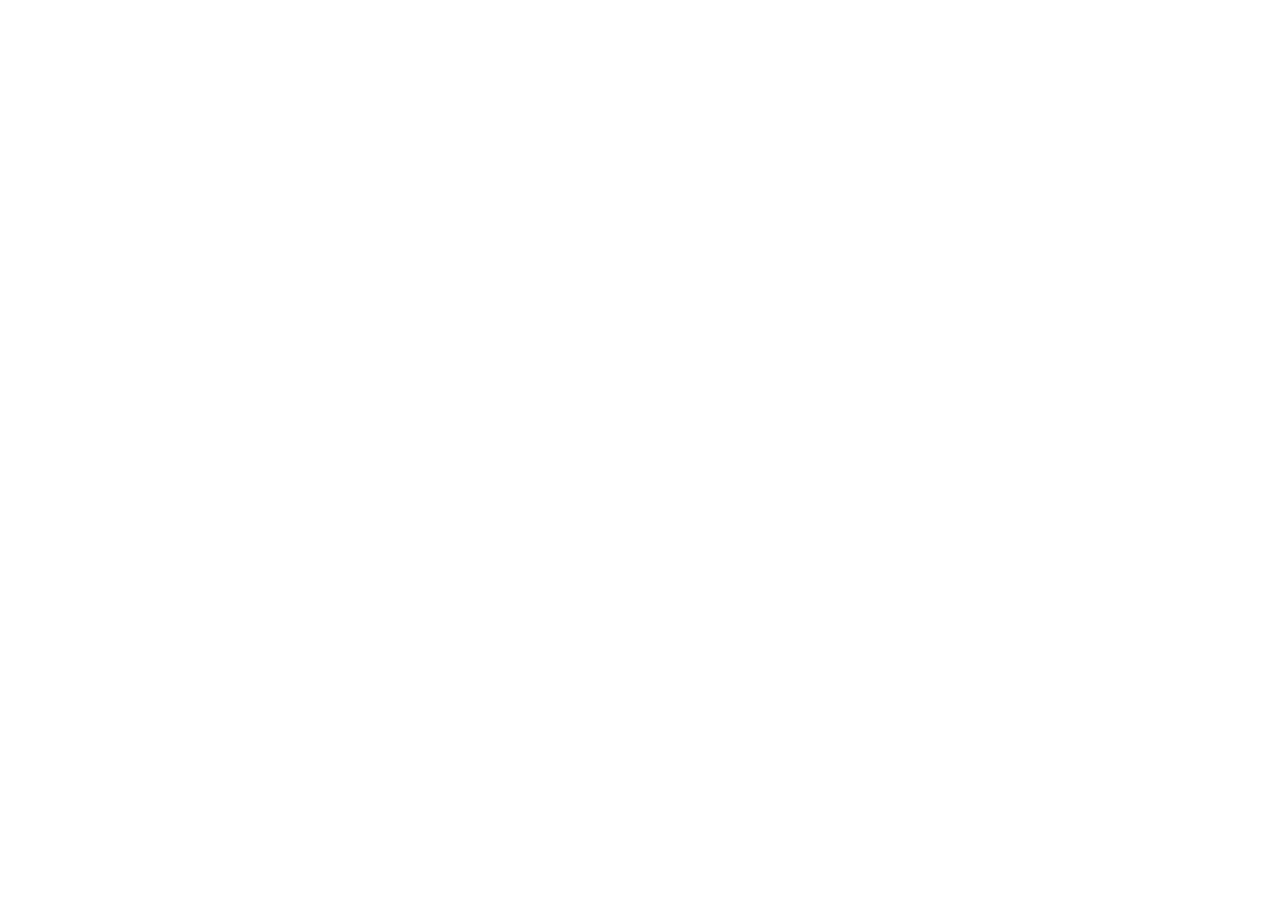
==== imei/index.html @ 64621da3 "Add English IMEI Desk with private Google Sheets backend" ====
<!doctype html>
<html lang="en">
<head>
  <meta charset="utf-8">
  <meta name="viewport" content="width=device-width, initial-scale=1">
  <meta name="robots" content="noindex, nofollow">
  <meta name="referrer" content="no-referrer">
  <title>M2 IMEI Desk</title>
  <style>
    *{box-sizing:border-box}body{margin:0;min-height:100svh;display:grid;place-items:center;padding:24px;background:#f2f5f7;color:#172b3a;font:16px/1.6 system-ui,sans-serif}main{max-width:520px;padding:40px;background:white;border:1px solid #dce5e8;border-radius:22px;box-shadow:0 20px 60px #1738470c}span{font-size:12px;letter-spacing:.15em;font-weight:700;color:#208779}h1{font-size:32px;margin:12px 0}p{color:#63717b}a{display:inline-block;border-radius:10px;background:#12766c;color:white;padding:12px 22px;text-decoration:none;font-weight:650}small{display:block;margin-top:24px;color:#63717b}
  </style>
</head>
<body>
  <main>
    <span>M2 · MOBILE OPERATIONS</span>
    <h1>Opening IMEI Desk…</h1>
    <p>Your workspace is connected to Google Sheets. Sign in with the Google account that owns the desk.</p>
    <a id="open" href="https://script.google.com/macros/s/AKfycbxE9oRHachMw5xfeuAyS7P-EMiG-zTSLo7kx7XHwhzgm1uIPWxPgxhBtSaBozSe-zGo/exec" rel="noreferrer">Open IMEI Desk</a>
    <small>If the desk does not open automatically, use the button above.</small>
  </main>
  <script>location.replace(document.getElementById('open').href);</script>
</body>
</html>
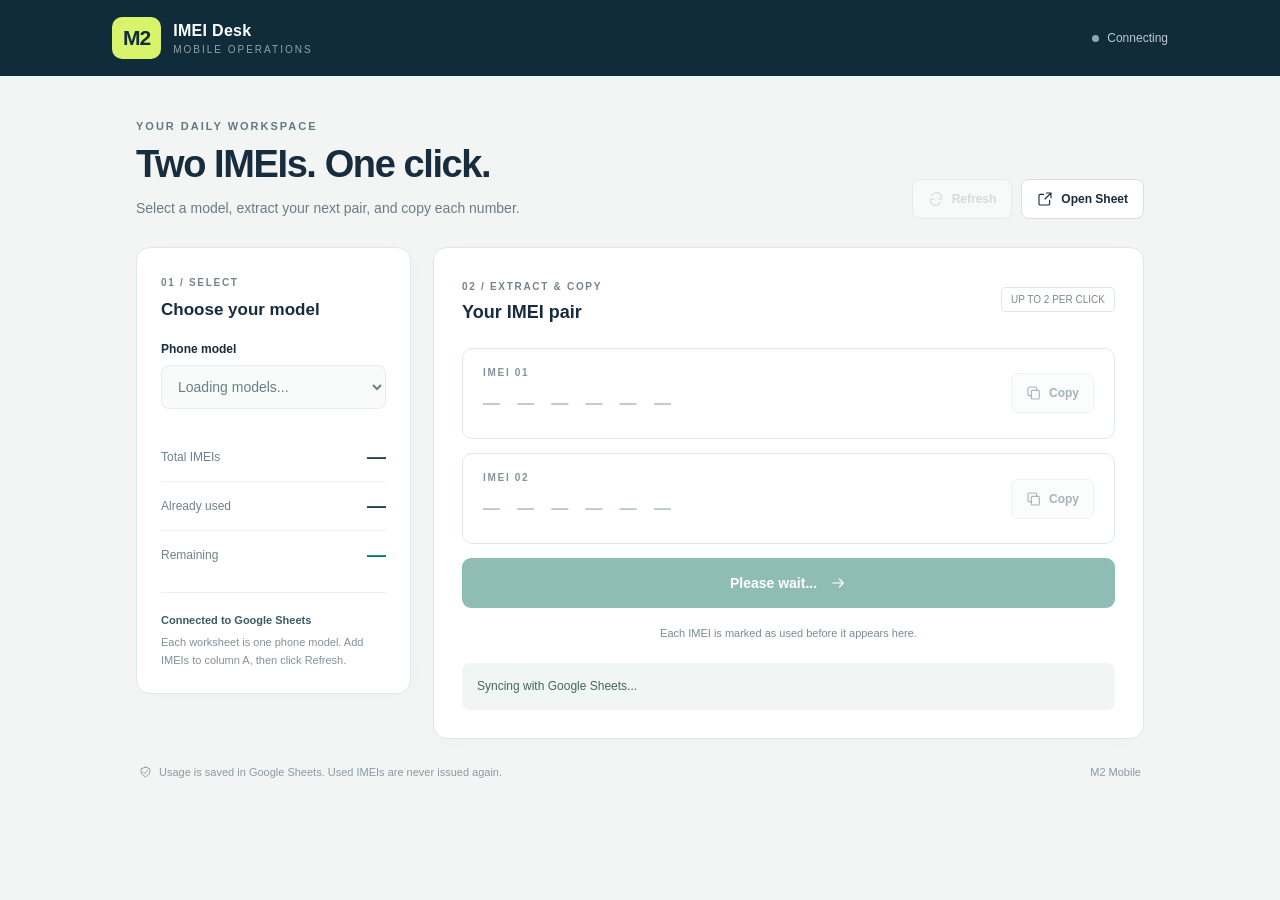
==== commit 29c690f3: "Serve IMEI Desk UI on GitHub Pages with authenticated Sheets bridge" ====
--- a/imei/index.html
+++ b/imei/index.html
@@ -3,21 +3,139 @@
 <head>
   <meta charset="utf-8">
   <meta name="viewport" content="width=device-width, initial-scale=1">
-  <meta name="robots" content="noindex, nofollow">
+  <title>M2 IMEI Desk</title>
   <meta name="referrer" content="no-referrer">
-  <title>M2 IMEI Desk</title>
+  <meta name="robots" content="noindex,nofollow">
+  <style>[hidden]{display:none!important}</style>
   <style>
-    *{box-sizing:border-box}body{margin:0;min-height:100svh;display:grid;place-items:center;padding:24px;background:#f2f5f7;color:#172b3a;font:16px/1.6 system-ui,sans-serif}main{max-width:520px;padding:40px;background:white;border:1px solid #dce5e8;border-radius:22px;box-shadow:0 20px 60px #1738470c}span{font-size:12px;letter-spacing:.15em;font-weight:700;color:#208779}h1{font-size:32px;margin:12px 0}p{color:#63717b}a{display:inline-block;border-radius:10px;background:#12766c;color:white;padding:12px 22px;text-decoration:none;font-weight:650}small{display:block;margin-top:24px;color:#63717b}
+    :root{font-family:Inter,Segoe UI,Arial,sans-serif;color:#172c3c;background:#f3f5f5;font-synthesis:none;color-scheme:light}
+    *{box-sizing:border-box}body{margin:0}button,select,a{touch-action:manipulation}button,select{font:inherit}button,a{transition:background .15s,transform .15s}button{cursor:pointer}button:disabled{cursor:default;opacity:.45}a{color:inherit;text-decoration:none}button:focus-visible,a:focus-visible,select:focus-visible,input:focus-visible{outline:3px solid #50c4af;outline-offset:4px}
+    .topbar{background:#102c3b;color:white;height:76px;display:flex;align-items:center;justify-content:space-between;padding:0 max(24px,calc((100vw - 1056px)/2))}.brand{display:flex;align-items:center;gap:12px}.mark{font-size:21px;font-weight:800;letter-spacing:-1px;background:#d8f46a;color:#102c3b;padding:9px 11px;border-radius:10px}.brand-name{font-weight:650;letter-spacing:.3px}.brand small{display:block;font-size:10px;letter-spacing:2px;opacity:.55;margin-top:4px}.connection{font-size:12px;color:#bdc9ce;display:flex;gap:8px;align-items:center}.dot{width:7px;height:7px;background:#91a4af;border-radius:50%}.connected .dot{background:#a8db73}
+    main{max-width:1056px;margin:44px auto;padding:0 24px}.intro{display:flex;justify-content:space-between;align-items:flex-end;gap:20px;margin-bottom:28px}.eyebrow{text-transform:uppercase;font-size:11px;letter-spacing:2px;font-weight:700;color:#637982;margin-bottom:12px}h1{font-size:38px;letter-spacing:-1.4px;line-height:1.1;margin:0 0 12px;font-weight:650}.intro p{margin:0;color:#6b7b85;font-size:14px;line-height:1.5}.actions{display:flex;gap:9px;flex-shrink:0}.secondary{display:inline-flex;align-items:center;justify-content:center;gap:8px;border:1px solid #d8e0e3;background:#fff;border-radius:8px;padding:11px 15px;font-size:12px;font-weight:600}.secondary:hover{background:#eaf0ef}svg{width:16px;height:16px;fill:none;stroke:currentColor;stroke-width:1.7;stroke-linecap:round;stroke-linejoin:round}
+    .layout{display:grid;grid-template-columns:275px 1fr;gap:22px;align-items:start}.card{background:#fff;border:1px solid #e1e7e9;border-radius:14px;box-shadow:0 4px 22px #12334404}.model-panel{padding:24px}.step{color:#73848d;font-size:10px;letter-spacing:1.7px;font-weight:700}.model-panel h2{font-size:17px;font-weight:650;margin:10px 0 22px}label{display:block;font-size:12px;font-weight:600;margin-bottom:9px}select{width:100%;padding:12px 30px 12px 12px;background:#f7f9f9;border:1px solid #d9e2e3;border-radius:8px;color:#193c47;font-size:14px}select:disabled{opacity:.65}.counts{margin-top:24px}.count-row{display:flex;justify-content:space-between;align-items:center;padding:13px 0;border-bottom:1px solid #edf1f2;font-size:12px;color:#71818a}.count-row strong{font-size:19px;font-weight:550;color:#203e4c;font-variant-numeric:tabular-nums}.count-row.remaining{border:0;padding-bottom:2px}.count-row.remaining strong{color:#007c66}.source-note{font-size:11px;color:#82919a;line-height:1.65;margin:24px 0 0;padding-top:18px;border-top:1px solid #edf1f2}.source-note span{display:block;color:#3b5967;font-weight:600;margin-bottom:4px}
+    .workspace{padding:28px}.work-heading{display:flex;justify-content:space-between;align-items:center;gap:12px;margin-bottom:25px}.work-heading h2{font-size:18px;margin:8px 0 0;font-weight:650}.pair-count{font-size:10px;border:1px solid #e0e7e8;padding:6px 9px;border-radius:5px;color:#788a93;white-space:nowrap}.imei-row{border:1px solid #e1e8e9;border-radius:10px;padding:18px 20px;margin-bottom:14px;display:grid;grid-template-columns:1fr auto;gap:12px;align-items:center}.imei-row label{font-size:10px;letter-spacing:1.7px;color:#84939c;font-weight:600;margin-bottom:10px}.number{border:0;outline:0;background:none;color:#193949;width:100%;min-width:0;font:500 clamp(18px,2.3vw,28px)/1.15 Consolas,'Courier New',monospace;letter-spacing:.3px;padding:0}.number::placeholder{color:#bec9ce}.copy{border:1px solid #d9e3e5;color:#3b5b69;background:#f8faf9;border-radius:7px;padding:11px 14px;display:flex;align-items:center;gap:7px;font-size:12px;font-weight:600}.copy:hover:enabled{background:#e8f3ee}.extract{width:100%;margin-top:10px;border:0;border-radius:9px;background:#086e5d;color:white;font-weight:600;font-size:14px;padding:17px;display:flex;justify-content:center;align-items:center;gap:12px}.extract:hover:enabled{background:#045545}.extract:active:enabled{transform:translateY(1px)}.extract svg{width:18px}.result-note{min-height:18px;color:#7b8b94;font-size:11px;margin:17px 0 0;line-height:1.55;text-align:center}.status{font-size:12px;line-height:1.7;margin:20px 0 0;padding:13px 15px;background:#f1f6f4;color:#42685c;border-radius:8px}.status.error{background:#fff2eb;color:#9b452d}.status:empty{display:none}.details{font-size:11px;color:#9a6b22;line-height:1.6;margin:12px 0 0}.details:empty{display:none}.footer{display:flex;justify-content:space-between;gap:20px;color:#8a99a2;font-size:11px;margin:24px 3px;line-height:1.7}.footer span:first-child{display:flex;gap:7px;align-items:center}.footer svg{width:13px}.toast{position:fixed;bottom:24px;left:50%;transform:translateX(-50%);background:#102c3b;color:#fff;font-size:13px;padding:12px 20px;border-radius:9px;box-shadow:0 4px 20px #0002;z-index:2}.toast[hidden]{display:none}
+    @media(max-width:760px){main{margin-top:28px;padding:0 18px}.topbar{padding:0 20px;height:68px}.intro{align-items:start;flex-direction:column;gap:18px}h1{font-size:32px}.layout{grid-template-columns:1fr;gap:16px}.model-panel{padding:20px}.model-panel h2{margin-bottom:16px}.counts{display:flex;gap:15px;margin-top:15px}.count-row{flex:1;flex-direction:column;align-items:start;gap:7px;border:0;padding:8px 0}.count-row strong{font-size:23px}.source-note{display:none}.workspace{padding:21px}.imei-row{padding:17px 14px}.number{font-size:clamp(17px,4.4vw,28px)}.copy{padding:10px}.copy svg{display:none}.footer{flex-direction:column;gap:5px}.brand small{display:none}.intro p{font-size:13px}}
   </style>
 </head>
 <body>
-  <main>
-    <span>M2 · MOBILE OPERATIONS</span>
-    <h1>Opening IMEI Desk…</h1>
-    <p>Your workspace is connected to Google Sheets. Sign in with the Google account that owns the desk.</p>
-    <a id="open" href="https://script.google.com/macros/s/AKfycbxE9oRHachMw5xfeuAyS7P-EMiG-zTSLo7kx7XHwhzgm1uIPWxPgxhBtSaBozSe-zGo/exec" rel="noreferrer">Open IMEI Desk</a>
-    <small>If the desk does not open automatically, use the button above.</small>
-  </main>
-  <script>location.replace(document.getElementById('open').href);</script>
-</body>
-</html>
+<header class="topbar"><div class="brand"><div class="mark">M2</div><div><div class="brand-name">IMEI Desk</div><small>MOBILE OPERATIONS</small></div></div><div class="connection" id="connection"><i class="dot"></i><span id="connectionText">Connecting</span></div></header>
+<main>
+  <div class="intro"><div><div class="eyebrow">Your daily workspace</div><h1>Two IMEIs. One click.</h1><p>Select a model, extract your next pair, and copy each number.</p></div><div class="actions"><button class="secondary" id="refresh" type="button"><svg viewBox="0 0 24 24"><path d="M20 7v5h-5M4 17v-5h5M5.6 7a8 8 0 0 1 13-2L20 7M4 17l1.4 2a8 8 0 0 0 13-2"/></svg>Refresh</button><a class="secondary" id="sheetLink" href="https://docs.google.com/spreadsheets/d/1RapHn7PRv57g4wyv-FmpnMlrDBq0DG2PlDJR0teFjVQ/edit" target="_blank" rel="noopener noreferrer"><svg viewBox="0 0 24 24"><path d="M14 3h7v7M21 3l-9 9M10 5H5a2 2 0 0 0-2 2v12a2 2 0 0 0 2 2h12a2 2 0 0 0 2-2v-5"/></svg>Open Sheet</a></div></div>
+  <div class="layout">
+    <aside class="card model-panel"><span class="step">01 / SELECT</span><h2>Choose your model</h2><label for="model">Phone model</label><select id="model" disabled><option>Loading models...</option></select><div class="counts"><div class="count-row"><span>Total IMEIs</span><strong id="total">—</strong></div><div class="count-row"><span>Already used</span><strong id="used">—</strong></div><div class="count-row remaining"><span>Remaining</span><strong id="remaining">—</strong></div></div><p class="source-note"><span>Connected to Google Sheets</span>Each worksheet is one phone model. Add IMEIs to column A, then click Refresh.</p></aside>
+    <section class="card workspace"><div class="work-heading"><div><span class="step">02 / EXTRACT & COPY</span><h2>Your IMEI pair</h2></div><span class="pair-count">UP TO 2 PER CLICK</span></div>
+      <div class="imei-row"><div><label for="imei1">IMEI 01</label><input class="number" id="imei1" readonly placeholder="— — — — — —" autocomplete="off" spellcheck="false"></div><button class="copy" id="copy1" type="button" aria-label="Copy IMEI 1" disabled><svg viewBox="0 0 24 24"><rect x="8" y="8" width="12" height="13" rx="2"/><path d="M16 8V5a2 2 0 0 0-2-2H5a2 2 0 0 0-2 2v9a2 2 0 0 0 2 2h3"/></svg><span>Copy</span></button></div>
+      <div class="imei-row"><div><label for="imei2">IMEI 02</label><input class="number" id="imei2" readonly placeholder="— — — — — —" autocomplete="off" spellcheck="false"></div><button class="copy" id="copy2" type="button" aria-label="Copy IMEI 2" disabled><svg viewBox="0 0 24 24"><rect x="8" y="8" width="12" height="13" rx="2"/><path d="M16 8V5a2 2 0 0 0-2-2H5a2 2 0 0 0-2 2v9a2 2 0 0 0 2 2h3"/></svg><span>Copy</span></button></div>
+      <button class="extract" id="extract" type="button" disabled><span id="extractText">Get next 2 IMEIs</span><svg viewBox="0 0 24 24"><path d="M4 12h16m-6-6 6 6-6 6"/></svg></button>
+      <p class="result-note" id="resultNote">Each IMEI is marked as used before it appears here.</p><div class="status" id="status" role="status" aria-live="polite">Connecting to your IMEI pool...</div><p class="details" id="details"></p>
+    </section>
+  </div>
+  <footer class="footer"><span><svg viewBox="0 0 24 24"><path d="m12 3 8 3v6c0 5-8 9-8 9s-8-4-8-9V6l8-3Z"/><path d="m8 12 3 3 5-6"/></svg>Usage is saved in Google Sheets. Used IMEIs are never issued again.</span><span id="checkedAt">M2 Mobile</span></footer>
+</main><div class="toast" id="toast" role="status" hidden></div>
+<script src="./service.js"></script>
+<script>
+(() => {
+  'use strict';
+  const $ = id => document.getElementById(id);
+  const key = 'm2-imei-v1:';
+  let models = [], current = null, busy = false, ready = false, pending = null, toastTimer;
+  function read(name) { const value=localStorage.getItem(key+name); return value ? JSON.parse(value) : null; }
+  function write(name, value) { localStorage.setItem(key+name, JSON.stringify(value)); }
+  function rpc(method, ...args) { return window.imeiService.call(method,...args); }
+  const connectButton=document.createElement('button');
+  connectButton.type='button'; connectButton.className='secondary'; connectButton.textContent='Connect Google Sheets'; connectButton.hidden=true;
+  $('status').after(connectButton);
+  connectButton.addEventListener('click',async()=>{
+    if(busy)return;
+    busy=true;controls();connectButton.disabled=true;status('Sign in in the Google connection window, then return here.');
+    try {await window.imeiService.connect();busy=false;await refresh();}
+    catch(error){status(error.message,true);}
+    finally{busy=false;connectButton.disabled=false;controls();}
+  });
+  window.addEventListener('imei-service-state',event=>{
+    if(!event.detail.connected){ready=false;$('connection').classList.remove('connected');$('connectionText').textContent='Connecting';}
+  });
+  function status(text,error=false) { $('status').textContent=text; $('status').className='status'+(error?' error':''); }
+  function controls() {
+    $('model').disabled=busy || !ready || !!pending;
+    $('refresh').disabled=busy;
+    $('extract').disabled=busy || !ready || !current || (!pending && current.remaining===0);
+    $('extractText').textContent=busy?'Please wait...':pending?'Retry previous request':current && current.remaining===0?'No IMEIs remaining':'Get next 2 IMEIs';
+  }
+  function stats(value) {
+    current=value;
+    $('total').textContent=value.total.toLocaleString(); $('used').textContent=value.used.toLocaleString(); $('remaining').textContent=value.remaining.toLocaleString();
+    const notes=[];
+    if(value.duplicates) notes.push(value.duplicates+' duplicate entries ignored.');
+    if(value.invalid) notes.push(value.invalid+' invalid cells ignored. Use 15-digit IMEIs.');
+    $('details').textContent=notes.join(' ');
+    controls();
+  }
+  function showPair(result) {
+    for (let i=1;i<=2;i++) { const number=result?.numbers[i-1]||''; $('imei'+i).value=number; $('copy'+i).disabled=!number; $('imei'+i).placeholder=result && !number?'No IMEI remaining':'— — — — — —'; }
+    $('resultNote').textContent=result?.numbers.length ? (result.recovered?'Previous result · Already marked as used':'Saved to usage history')+' · '+new Date(result.at).toLocaleString('en-GB') : 'Each IMEI is marked as used before it appears here.';
+  }
+  function emptyMessage() { if(!current) return; status(current.total===0?'No IMEIs yet. Add numbers to this model in Google Sheets, then click Refresh.':current.remaining===0?'No IMEIs remaining for this model. Add new numbers to the sheet when available.':'Ready. Click Get next 2 IMEIs to continue.'); }
+  async function selectModel(id) {
+    $('model').value=id; write('selected',id); showPair(null);
+    const last=read('last:'+id);
+    const data=await rpc('getModelState',id,pending?.requestId || last?.requestId || '');
+    stats(data.stats);
+    if(data.result) {
+      write('last:'+id,data.result); showPair(data.result);
+      if(pending) { localStorage.removeItem(key+'pending'); pending=null; }
+    }
+    emptyMessage();
+    if(pending) status('A previous request is unconfirmed. Click Retry previous request to safely recover it.',true);
+  }
+  async function refresh() {
+    if(busy) return; busy=true; controls(); status('Syncing with Google Sheets...');
+    try {
+      write('storage-check',true); pending=read('pending');
+      const data=await rpc('getDashboard'); models=data.models;
+      $('model').replaceChildren(...models.map(m => new Option(m.name,m.id)));
+      $('sheetLink').href=data.sheetUrl;
+      ready=true; connectButton.hidden=true; $('connection').classList.add('connected'); $('connectionText').textContent='Connected';
+      $('checkedAt').textContent='Updated '+new Date(data.checkedAt).toLocaleTimeString('en-GB',{hour:'2-digit',minute:'2-digit'});
+      const selected=pending?.modelId || read('selected');
+      const model=models.find(m => m.id===selected)||models[0];
+      if(pending && !models.some(m => m.id===pending.modelId)) throw new Error('The model for an unfinished request is missing. Restore that worksheet to recover the result.');
+      if(model) await selectModel(model.id);
+      else { current=null; showPair(null); status('No models found. Add a worksheet named after your phone model, then click Refresh.'); }
+    } catch(error) { ready=false; connectButton.hidden=false; $('connection').classList.remove('connected'); $('connectionText').textContent='Connection issue'; status(error.message,true); }
+    finally { busy=false; controls(); }
+  }
+  async function extract() {
+    if(busy || !ready || !current) return;
+    busy=true; controls();
+    try {
+      pending=read('pending') || {modelId:current.id,requestId:crypto.randomUUID()};
+      if(pending.modelId!==current.id) throw new Error('Another model has an unfinished request. Click Refresh to recover it.');
+      write('pending',pending);
+      status('Reserving your next IMEIs...');
+      const result=await rpc('extractPair',pending.modelId,pending.requestId);
+      write('last:'+pending.modelId,result);
+      localStorage.removeItem(key+'pending'); pending=null;
+      stats(result.stats); showPair(result);
+      status(result.numbers.length===0?'No IMEIs remaining for this model.':result.numbers.length===1?'Last IMEI for this model. Only one number remained.':result.stats.remaining===0?'Final pair. No IMEIs remaining for this model.':'Your pair is ready. Copy each IMEI before getting the next pair.');
+    } catch(error) { status(error.message+(pending?' Your request is saved. Retry to recover the same result.':''),true); }
+    finally { busy=false; controls(); }
+  }
+  async function copy(index) {
+    const input=$('imei'+index); if(!input.value) return;
+    try { await navigator.clipboard.writeText(input.value); }
+    catch(error) {
+      input.focus(); input.select(); input.setSelectionRange(0,input.value.length);
+      if(!document.execCommand('copy')) { status('Copy was blocked. The IMEI is selected. Press Ctrl+C or use your device copy menu.',true); return; }
+    }
+    const label=$('copy'+index).querySelector('span'); label.textContent='Copied'; setTimeout(()=>label.textContent='Copy',1500);
+    $('toast').textContent='IMEI '+index+' copied'; $('toast').hidden=false; clearTimeout(toastTimer); toastTimer=setTimeout(()=>$('toast').hidden=true,2000);
+  }
+  $('model').addEventListener('change',async()=>{ if(busy)return;busy=true;controls();try{await selectModel($('model').value);}catch(error){ready=false;status(error.message,true);}finally{busy=false;controls();} });
+  $('refresh').addEventListener('click',refresh); $('extract').addEventListener('click',extract);
+  $('copy1').addEventListener('click',()=>copy(1)); $('copy2').addEventListener('click',()=>copy(2));
+  window.addEventListener('online',()=>{if(!busy)refresh();});
+  refresh();
+})();
+</script>
+</body></html>
